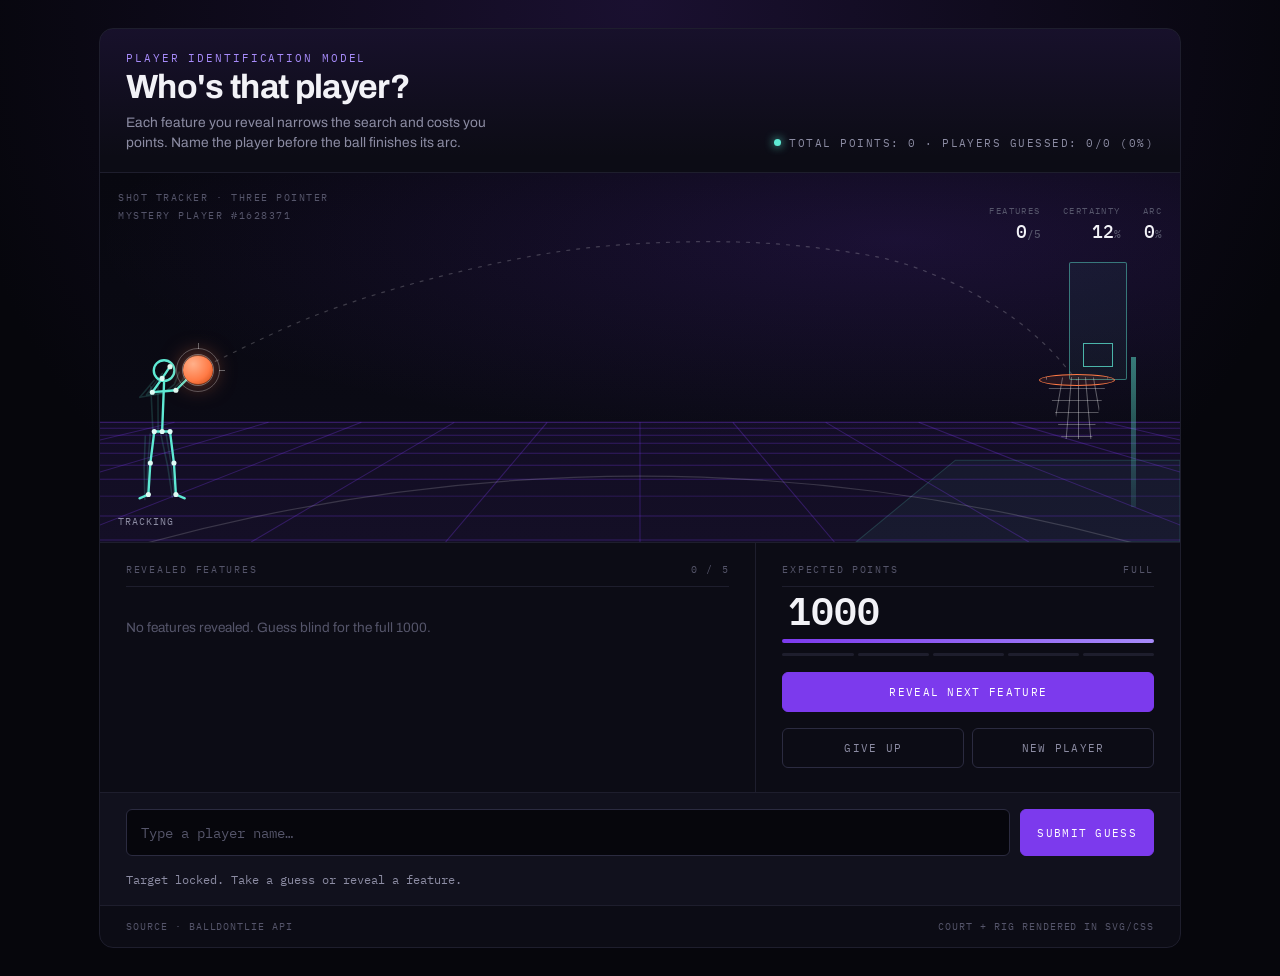
==== index.html @ 3e96f365 "changed API to pythons nba.api" ====
<!DOCTYPE html>
<html lang="en">

<head>
    <meta charset="UTF-8">
    <meta name="viewport" content="width=device-width, initial-scale=1.0">

    <title>Shot Tracker — Guess the NBA Player</title>

    <link rel="preconnect" href="https://fonts.googleapis.com">
    <link rel="preconnect" href="https://fonts.gstatic.com" crossorigin>
    <link
        href="https://fonts.googleapis.com/css2?family=Archivo:wght@500;600;700&family=IBM+Plex+Mono:wght@400;500;600&display=swap"
        rel="stylesheet"
    >

    <link rel="stylesheet" href="style.css">

    <style>
        /* Page-level styling only. Everything inside the
           widget lives in style.css under the .st scope,
           so this block can be deleted when embedding. */
        body {
            margin: 0;
            padding: 28px 18px;
            background: radial-gradient(circle at top, #1a1030, #06060c 60%);
            min-height: 100vh;
        }
    </style>
</head>

<body>

<!-- =========================================================
     SHOT TRACKER WIDGET
     Everything below is self-contained under .st
========================================================== -->

<div class="st" id="shot-tracker">


    <!-- ============ HEADER ============ -->

    <header class="st-head">

        <div>
            <p class="st-kicker">PLAYER IDENTIFICATION MODEL</p>

            <h1 class="st-title">Who's that player?</h1>

            <p class="st-sub">
                Each feature you reveal narrows the search
                and costs you points. Name the player before
                the ball finishes its arc.
            </p>
        </div>

        <div class="st-live">
            <span class="st-led"></span>
            <span id="live-label">CONNECTING</span>
        </div>

    </header>


    <!-- ============ TRACKING VIEWPORT ============ -->

    <section class="st-court" id="court">


        <!-- floor plane + court markings -->

        <svg class="st-grid" viewBox="0 0 1000 370" preserveAspectRatio="none" aria-hidden="true">

            <rect class="floor" x="0" y="250" width="1000" height="120" />

            <!-- painted area under the basket -->
            <path class="key" d="M 700 370 L 1000 370 L 1000 288 L 792 288 Z" />

            <!-- converging depth lines -->
            <g class="depth">
                <line x1="-400" y1="370" x2="69"  y2="250" />
                <line x1="-220" y1="370" x2="156" y2="250" />
                <line x1="-40"  y1="370" x2="242" y2="250" />
                <line x1="140"  y1="370" x2="328" y2="250" />
                <line x1="320"  y1="370" x2="414" y2="250" />
                <line x1="500"  y1="370" x2="500" y2="250" />
                <line x1="680"  y1="370" x2="586" y2="250" />
                <line x1="860"  y1="370" x2="672" y2="250" />
                <line x1="1040" y1="370" x2="758" y2="250" />
                <line x1="1220" y1="370" x2="844" y2="250" />
                <line x1="1400" y1="370" x2="931" y2="250" />
            </g>

            <!-- compressing cross lines -->
            <g class="depth">
                <line x1="0" y1="368" x2="1000" y2="368" />
                <line x1="0" y1="344" x2="1000" y2="344" />
                <line x1="0" y1="324" x2="1000" y2="324" />
                <line x1="0" y1="307" x2="1000" y2="307" />
                <line x1="0" y1="293" x2="1000" y2="293" />
                <line x1="0" y1="281" x2="1000" y2="281" />
                <line x1="0" y1="271" x2="1000" y2="271" />
                <line x1="0" y1="263" x2="1000" y2="263" />
                <line x1="0" y1="256" x2="1000" y2="256" />
            </g>

            <line class="horizon" x1="0" y1="250" x2="1000" y2="250" />

            <!-- three-point line -->
            <path class="arc" d="M 40 372 Q 500 236 960 372" />

        </svg>


        <!-- plotted trajectory, drawn by script.js -->

        <svg class="st-plot" id="plot" preserveAspectRatio="none" aria-hidden="true">
            <path class="projected" id="path-projected" d="" />
            <path class="flown"     id="path-flown"     d="" />
        </svg>


        <!-- ============ MOTION-CAPTURE SHOOTER ============ -->

        <svg class="st-rig-figure" viewBox="0 0 120 170" aria-hidden="true">

            <!-- earlier frames of the same motion -->
            <g class="ghost" transform="translate(-9 4) rotate(-5 54 90)">
                <path d="M54 38 L52 88 M42 48 L66 46 M66 46 L78 38 L84 26" />
                <path d="M42 48 L50 40 L58 32" />
                <path d="M44 88 L40 120 L38 152 M60 88 L64 120 L66 152" />
            </g>

            <g class="ghost" transform="translate(-4 2) rotate(-2.5 54 90)">
                <path d="M54 38 L52 88 M42 48 L66 46 M66 46 L79 35 L86 21" />
                <path d="M42 48 L51 37 L59 27" />
                <path d="M44 88 L40 120 L38 152 M60 88 L64 120 L66 152" />
            </g>

            <!-- live frame -->
            <g class="bone">
                <circle cx="54" cy="26" r="10.5" />
                <path d="M54 37 L52 88" />
                <path d="M42 48 L66 46" />
                <path d="M66 46 L80 32 L88 16" />
                <path d="M42 48 L52 34 L60 22" />
                <path d="M44 88 L60 88" />
                <path d="M44 88 L40 120 L38 152 L29 156" />
                <path d="M60 88 L64 120 L66 152 L75 156" />
            </g>

            <g class="joint">
                <circle cx="42" cy="48" r="2.6" />
                <circle cx="66" cy="46" r="2.6" />
                <circle cx="80" cy="32" r="2.6" />
                <circle cx="88" cy="16" r="2.6" />
                <circle cx="52" cy="34" r="2.6" />
                <circle cx="60" cy="22" r="2.6" />
                <circle cx="52" cy="88" r="2.6" />
                <circle cx="44" cy="88" r="2.6" />
                <circle cx="60" cy="88" r="2.6" />
                <circle cx="40" cy="120" r="2.6" />
                <circle cx="64" cy="120" r="2.6" />
                <circle cx="38" cy="152" r="2.6" />
                <circle cx="66" cy="152" r="2.6" />
            </g>

        </svg>


        <!-- ============ TRACKED OBJECT ============ -->

        <div class="st-ball" id="basketball">
            <span class="reticle"></span>
        </div>


        <!-- ============ HOOP ============ -->

        <div class="st-hoop">

            <div class="st-backboard">
                <div class="st-backboard-square"></div>
            </div>

            <div class="st-rim" id="rim"></div>

            <div class="st-net">
                <span></span>
                <span></span>
                <span></span>
                <span></span>
                <span></span>
            </div>

            <div class="st-pole"></div>

        </div>


        <!-- ============ HUD ============ -->

        <div class="st-hud st-hud-tl">
            <div>SHOT TRACKER · THREE POINTER</div>
            <div>MYSTERY PLAYER <span id="track-id">—</span></div>
        </div>

        <div class="st-hud st-hud-tr">

            <dl class="st-readout">
                <dt>FEATURES</dt>
                <dd><span id="feature-count">0</span><small>/5</small></dd>
            </dl>

            <dl class="st-readout">
                <dt>CERTAINTY</dt>
                <dd><span id="certainty">12</span><small>%</small></dd>
            </dl>

            <dl class="st-readout">
                <dt>ARC</dt>
                <dd><span id="arc-pct">0</span><small>%</small></dd>
            </dl>

        </div>

        <div class="st-hud st-hud-bl" id="phase">
            AWAITING DATA
        </div>

    </section>


    <!-- ============ FEATURES + CONTROLS ============ -->

    <div class="st-body">


        <section class="st-features">

            <div class="st-panel-label">
                <span>REVEALED FEATURES</span>
                <span id="features-meta">—</span>
            </div>

            <div id="clues">
                <p class="st-empty">
                    Pulling the player pool from the
                    BALLDONTLIE API.
                </p>
            </div>

        </section>


        <section class="st-controls">

            <div>
                <div class="st-panel-label">
                    <span>EXPECTED POINTS</span>
                    <span id="decay">FULL</span>
                </div>

                <div class="st-meter-value">
                    <span id="score" style="font-size: 2.4rem; color: inherit; letter-spacing: 0;">1000</span>
                </div>

                <div class="st-bar"><i id="score-bar"></i></div>

                <div class="st-ticks">
                    <i></i><i></i><i></i><i></i><i></i>
                </div>
            </div>


            <button id="clue-button" class="st-reveal-btn" disabled>
                REVEAL NEXT FEATURE
            </button>


            <div class="st-minor">
                <button id="give-up-button" class="st-ghost" disabled>
                    GIVE UP
                </button>

                <button id="new-game-button" class="st-ghost" disabled>
                    NEW PLAYER
                </button>
            </div>

        </section>

    </div>


    <!-- ============ GUESS ============ -->

    <div class="st-guess">

        <div class="st-field">

            <input
                id="guess-input"
                type="text"
                placeholder="Type a player name…"
                autocomplete="off"
                disabled
            >

            <div id="suggestions" class="st-suggestions"></div>

        </div>

        <button id="guess-button" disabled>SUBMIT GUESS</button>

    </div>

    <p class="st-status" id="message">Connecting to NBA API…</p>


    <!-- ============ FOOTER ============ -->

    <footer class="st-foot">
        <span>SOURCE · BALLDONTLIE API</span>
        <span>COURT + RIG RENDERED IN SVG/CSS</span>
    </footer>


</div>

<script src="script.js"></script>

</body>

</html>
---- style.css ----
/* =====================================================
   GUESS THE NBA PLAYER — SHOT TRACKER
   Visual language: sports-tracking telemetry.

   Every selector is prefixed .st- so this file can be
   dropped into the portfolio without colliding with
   existing site CSS.
===================================================== */

.st {
    /* base surfaces */
    --st-void:        #06060c;
    --st-panel:       #0c0c15;
    --st-panel-2:     #11111d;
    --st-line:        #1e1e2d;
    --st-line-bright: #2b2b40;

    /* portfolio violet */
    --st-violet:      #7c3aed;
    --st-violet-lit:  #a78bfa;

    /* tracking colors */
    --st-track:       #ff7a45;   /* the ball + its path */
    --st-rig:         #5eead4;   /* motion-capture teal */

    /* type */
    --st-ink:         #f2f2f7;
    --st-ink-dim:     #8c8ca3;
    --st-ink-faint:   #55556a;

    --st-mono: "IBM Plex Mono", ui-monospace, "SF Mono", Menlo, monospace;
    --st-sans: "Archivo", system-ui, -apple-system, "Segoe UI", sans-serif;
}


/* =====================================================
   SHELL
===================================================== */

.st {
    font-family: var(--st-sans);
    color: var(--st-ink);
    background: var(--st-panel);
    border: 1px solid var(--st-line);
    border-radius: 14px;
    overflow: hidden;
    max-width: 1080px;
    margin: 0 auto;
    text-align: left;
}

.st *,
.st *::before,
.st *::after {
    box-sizing: border-box;
}


/* =====================================================
   HEADER
===================================================== */

.st-head {
    display: flex;
    align-items: flex-end;
    justify-content: space-between;
    gap: 24px;
    padding: 22px 26px 18px;
    border-bottom: 1px solid var(--st-line);
    background:
        linear-gradient(180deg, rgba(124, 58, 237, 0.10), transparent 90%);
}

.st-kicker {
    font-family: var(--st-mono);
    font-size: 0.66rem;
    letter-spacing: 0.18em;
    color: var(--st-violet-lit);
    margin: 0 0 6px;
}

.st-title {
    font-size: clamp(1.5rem, 3.4vw, 2.1rem);
    font-weight: 700;
    letter-spacing: -0.02em;
    margin: 0;
    line-height: 1;
}

.st-sub {
    margin: 8px 0 0;
    max-width: 46ch;
    color: var(--st-ink-dim);
    font-size: 0.86rem;
    line-height: 1.5;
}


/* live status pill */

.st-live {
    display: flex;
    align-items: center;
    gap: 8px;
    font-family: var(--st-mono);
    font-size: 0.66rem;
    letter-spacing: 0.14em;
    color: var(--st-ink-dim);
    white-space: nowrap;
    padding-bottom: 4px;
}

.st-led {
    width: 7px;
    height: 7px;
    border-radius: 50%;
    background: var(--st-ink-faint);
    box-shadow: 0 0 0 3px rgba(255, 255, 255, 0.04);
}

.st.is-ready  .st-led { background: var(--st-rig);    box-shadow: 0 0 10px var(--st-rig); }
.st.is-made   .st-led { background: var(--st-rig);    box-shadow: 0 0 10px var(--st-rig); }
.st.is-missed .st-led { background: var(--st-track);  box-shadow: 0 0 10px var(--st-track); }


/* =====================================================
   VIEWPORT (the court)
===================================================== */

.st-court {
    position: relative;
    height: 370px;
    overflow: hidden;
    background:
        radial-gradient(120% 90% at 74% 18%, rgba(124, 58, 237, 0.16), transparent 62%),
        linear-gradient(180deg, #080810, #0a0a14 62%, #0c0c17);
    border-bottom: 1px solid var(--st-line);
    cursor: crosshair;
}


/* perspective floor + court markings */

.st-grid {
    position: absolute;
    inset: 0;
    width: 100%;
    height: 100%;
}

.st-grid .depth   { stroke: rgba(124, 58, 237, 0.30); stroke-width: 1; fill: none; }
.st-grid .lane    { stroke: rgba(94, 234, 212, 0.22); stroke-width: 1; fill: none; }
.st-grid .arc     { stroke: rgba(255, 255, 255, 0.16); stroke-width: 1.2; fill: none; }
.st-grid .floor   { fill: rgba(124, 58, 237, 0.07); stroke: none; }
.st-grid .key     { fill: rgba(94, 234, 212, 0.05); stroke: rgba(94, 234, 212, 0.18); stroke-width: 1; }
.st-grid .horizon { stroke: rgba(124, 58, 237, 0.45); stroke-width: 1; }


/* plotted trajectory */

.st-plot {
    position: absolute;
    inset: 0;
    width: 100%;
    height: 100%;
    z-index: 4;
    pointer-events: none;
}

.st-plot .projected {
    fill: none;
    stroke: rgba(255, 255, 255, 0.20);
    stroke-width: 1.2;
    stroke-dasharray: 3 7;
    stroke-linecap: round;
}

.st-plot .flown {
    fill: none;
    stroke: var(--st-track);
    stroke-width: 2;
    stroke-linecap: round;
    filter: drop-shadow(0 0 6px rgba(255, 122, 69, 0.5));
    transition: stroke-dashoffset 0.45s ease-out;
}


/* sampled positions left behind by the ball */

.st-sample {
    position: absolute;
    width: 12px;
    height: 12px;
    margin: 0 0 -6px -6px;
    border-radius: 50%;
    background: var(--st-track);
    transform: translate(22px, -22px);
    z-index: 5;
    animation: st-drop 0.4s ease-out both;
}

@keyframes st-drop {
    from { opacity: 0; scale: 2.2; }
    to   { opacity: 0.85; scale: 1; }
}


/* =====================================================
   MOTION-CAPTURE SHOOTER
===================================================== */

.st-rig-figure {
    position: absolute;
    left: 1%;
    bottom: 30px;
    width: 118px;
    z-index: 3;
    pointer-events: none;
}

.st-rig-figure .bone {
    stroke: var(--st-rig);
    stroke-width: 2.4;
    stroke-linecap: round;
    fill: none;
}

.st-rig-figure .joint {
    fill: #dffcf5;
}

.st-rig-figure .ghost {
    stroke: var(--st-rig);
    stroke-width: 1.6;
    stroke-linecap: round;
    fill: none;
    opacity: 0.16;
}


/* =====================================================
   THE BALL (tracked object)
===================================================== */

.st-ball {
    position: absolute;
    left: 7%;
    bottom: 150px;
    width: 44px;
    height: 44px;
    z-index: 20;

    /* JS writes left / bottom / transform; the
       transition turns those writes into motion. */
    transition:
        left 0.4s linear,
        bottom 0.4s linear,
        transform 0.4s linear;
}

.st-ball::before {
    content: "";
    position: absolute;
    inset: 7px;
    border-radius: 50%;
    background:
        radial-gradient(circle at 34% 30%, #ffb08a, var(--st-track) 58%, #c2410c);
    box-shadow:
        0 0 0 1px rgba(255, 255, 255, 0.35),
        0 0 22px rgba(255, 122, 69, 0.55);
}

/* seam, so the rotation JS already applies reads as spin */
.st-ball::after {
    content: "";
    position: absolute;
    inset: 7px;
    border-radius: 50%;
    border-top: 1.5px solid rgba(0, 0, 0, 0.45);
    border-bottom: 1.5px solid rgba(0, 0, 0, 0.45);
}

/* tracking reticle around the live object */
.st-ball .reticle {
    position: absolute;
    inset: 0;
    border: 1px solid rgba(255, 255, 255, 0.28);
    border-radius: 50%;
}

.st-ball .reticle::before,
.st-ball .reticle::after {
    content: "";
    position: absolute;
    background: rgba(255, 255, 255, 0.35);
}

.st-ball .reticle::before {
    left: 50%;
    top: -6px;
    width: 1px;
    height: 6px;
}

.st-ball .reticle::after {
    top: 50%;
    right: -6px;
    height: 1px;
    width: 6px;
}


/* rejected guess: the tracker loses lock */

.st-ball.shake {
    animation: st-shake 0.45s;
}

@keyframes st-shake {
    0%   { margin-left: 0; }
    20%  { margin-left: -13px; }
    40%  { margin-left: 13px; }
    60%  { margin-left: -9px; }
    80%  { margin-left: 9px; }
    100% { margin-left: 0; }
}


/* continuous airball path (kept from the original) */

.st-ball.airball {
    transition: none;
    animation: st-airball 1.6s linear forwards;
}

@keyframes st-airball {
    0%   { left: 69%; bottom: 265px; transform: rotate(750deg); }
    25%  { left: 74%; bottom: 235px; transform: rotate(850deg); }
    50%  { left: 77%; bottom: 185px; transform: rotate(1000deg); }
    75%  { left: 79%; bottom: 110px; transform: rotate(1150deg); }
    100% { left: 80%; bottom: 35px;  transform: rotate(1300deg); }
}


/* =====================================================
   HOOP — drawn as a target, not a photograph
===================================================== */

.st-hoop {
    position: absolute;
    right: 4%;
    bottom: 35px;
    width: 180px;
    height: 250px;
    z-index: 10;
}

.st-backboard {
    position: absolute;
    right: 10px;
    top: 5px;
    width: 58px;
    height: 118px;
    background: rgba(94, 234, 212, 0.05);
    border: 1px solid rgba(94, 234, 212, 0.45);
    border-radius: 2px;
}

.st-backboard-square {
    position: absolute;
    left: 50%;
    bottom: 12px;
    width: 30px;
    height: 24px;
    margin-left: -15px;
    border: 1px solid rgba(94, 234, 212, 0.75);
}

.st-rim {
    position: absolute;
    width: 76px;
    height: 12px;
    right: 22px;
    top: 117px;
    border: 1.6px solid var(--st-track);
    border-radius: 50%;
    background: rgba(255, 122, 69, 0.10);
    z-index: 8;
}

.st-net {
    position: absolute;
    width: 62px;
    height: 62px;
    right: 29px;
    top: 120px;
    border-left: 1px dashed rgba(255, 255, 255, 0.40);
    border-right: 1px dashed rgba(255, 255, 255, 0.40);
    clip-path: polygon(0 0, 100% 0, 74% 100%, 26% 100%);
    z-index: 6;
}

.st-net::before {
    content: "";
    position: absolute;
    inset: 0;
    background:
        repeating-linear-gradient(
            to bottom,
            transparent 0,
            transparent 11px,
            rgba(255, 255, 255, 0.30) 11px,
            rgba(255, 255, 255, 0.30) 12px
        );
}

.st-net span {
    position: absolute;
    top: 0;
    width: 1px;
    height: 70px;
    background: rgba(255, 255, 255, 0.35);
}

.st-net span:nth-child(1) { left: 9px;  transform: rotate(10deg); }
.st-net span:nth-child(2) { left: 21px; transform: rotate(5deg); }
.st-net span:nth-child(3) { left: 31px; }
.st-net span:nth-child(4) { left: 41px; transform: rotate(-5deg); }
.st-net span:nth-child(5) { left: 52px; transform: rotate(-10deg); }

.st-pole {
    position: absolute;
    right: 0.5px;
    top: 100px;
    width: 5px;
    height: 150px;
    background: linear-gradient(180deg, rgba(94, 234, 212, 0.5), rgba(94, 234, 212, 0.12));
}

/* rim flashes on a make, flares on a miss */
.st.is-made   .st-rim { box-shadow: 0 0 26px rgba(94, 234, 212, 0.85); border-color: var(--st-rig); }
.st.is-missed .st-backboard { box-shadow: 0 0 26px rgba(255, 122, 69, 0.55); border-color: var(--st-track); }


/* =====================================================
   HUD OVERLAYS
===================================================== */

.st-hud {
    position: absolute;
    z-index: 15;
    font-family: var(--st-mono);
    pointer-events: none;
}

.st-hud-tl {
    left: 18px;
    top: 16px;
    font-size: 0.6rem;
    letter-spacing: 0.16em;
    color: var(--st-ink-faint);
    line-height: 1.9;
}

.st-hud-tr {
    right: 18px;
    top: 16px;
    display: flex;
    gap: 22px;
}

.st-readout {
    text-align: right;
}

.st-readout dt {
    font-size: 0.56rem;
    letter-spacing: 0.16em;
    color: var(--st-ink-faint);
    margin: 0 0 3px;
}

.st-readout dd {
    margin: 0;
    font-size: 1.15rem;
    font-weight: 500;
    font-variant-numeric: tabular-nums;
    color: var(--st-ink);
}

.st-readout dd small {
    font-size: 0.68rem;
    color: var(--st-ink-faint);
}

.st-hud-bl {
    left: 18px;
    bottom: 14px;
    font-size: 0.62rem;
    letter-spacing: 0.1em;
    color: var(--st-ink-dim);
}


/* =====================================================
   BODY: features + controls
===================================================== */

.st-body {
    display: grid;
    grid-template-columns: 1.55fr 1fr;
    gap: 0;
}

.st-features {
    padding: 20px 26px 24px;
    border-right: 1px solid var(--st-line);
    min-height: 236px;
}

.st-panel-label {
    display: flex;
    justify-content: space-between;
    align-items: baseline;
    font-family: var(--st-mono);
    font-size: 0.6rem;
    letter-spacing: 0.18em;
    color: var(--st-ink-faint);
    padding-bottom: 10px;
    margin-bottom: 4px;
    border-bottom: 1px solid var(--st-line);
}


/* one revealed clue = one row of a feature table */

.st-feature {
    display: grid;
    grid-template-columns: 34px 1fr auto;
    align-items: baseline;
    gap: 12px;
    padding: 11px 0;
    border-bottom: 1px solid var(--st-line);
    animation: st-reveal 0.4s ease-out both;
}

@keyframes st-reveal {
    from { opacity: 0; transform: translateX(-8px); }
    to   { opacity: 1; transform: none; }
}

.st-feature .idx {
    font-family: var(--st-mono);
    font-size: 0.62rem;
    color: var(--st-violet-lit);
}

.st-feature .key {
    font-family: var(--st-mono);
    font-size: 0.66rem;
    letter-spacing: 0.12em;
    color: var(--st-ink-faint);
}

.st-feature .val {
    font-size: 1rem;
    font-weight: 600;
    text-align: right;
}

.st-empty {
    color: var(--st-ink-faint);
    font-size: 0.85rem;
    padding: 26px 0;
    margin: 0;
    line-height: 1.6;
}


/* right column */

.st-controls {
    padding: 20px 26px 24px;
    display: flex;
    flex-direction: column;
    gap: 16px;
}

.st-meter-value {
    font-family: var(--st-mono);
    font-size: 2.4rem;
    font-weight: 600;
    font-variant-numeric: tabular-nums;
    line-height: 1;
    margin: 2px 0 10px;
}

.st-meter-value span {
    font-size: 0.7rem;
    color: var(--st-ink-faint);
    letter-spacing: 0.1em;
    margin-left: 6px;
}

.st-bar {
    height: 4px;
    background: var(--st-line);
    border-radius: 2px;
    overflow: hidden;
}

.st-bar i {
    display: block;
    height: 100%;
    width: 100%;
    background: linear-gradient(90deg, var(--st-violet), var(--st-violet-lit));
    transition: width 0.45s ease-out;
}

.st-ticks {
    display: flex;
    gap: 4px;
    margin-top: 10px;
}

.st-ticks i {
    flex: 1;
    height: 3px;
    background: var(--st-line);
    border-radius: 2px;
    transition: background 0.3s;
}

.st-ticks i.on {
    background: var(--st-track);
}


/* =====================================================
   BUTTONS
===================================================== */

.st button {
    font-family: var(--st-mono);
    font-size: 0.68rem;
    letter-spacing: 0.12em;
    border: 1px solid var(--st-violet);
    border-radius: 6px;
    padding: 12px 16px;
    background: var(--st-violet);
    color: white;
    cursor: pointer;
    transition: background 0.18s, border-color 0.18s, opacity 0.18s;
}

.st button:hover:not(:disabled) {
    background: #8b5cf6;
}

.st button:focus-visible {
    outline: 2px solid var(--st-rig);
    outline-offset: 2px;
}

.st button:disabled {
    opacity: 0.3;
    cursor: not-allowed;
}

.st .st-ghost {
    background: transparent;
    color: var(--st-ink-dim);
    border-color: var(--st-line-bright);
}

.st .st-ghost:hover:not(:disabled) {
    background: var(--st-panel-2);
    border-color: var(--st-violet);
    color: var(--st-ink);
}

.st-reveal-btn {
    width: 100%;
    margin-top: auto;
}

.st-minor {
    display: grid;
    grid-template-columns: 1fr 1fr;
    gap: 8px;
}


/* =====================================================
   GUESS BAR
===================================================== */

.st-guess {
    display: flex;
    align-items: stretch;
    gap: 10px;
    padding: 16px 26px;
    border-top: 1px solid var(--st-line);
    background: var(--st-panel-2);
}

.st-field {
    position: relative;
    flex: 1;
}

.st-field input {
    width: 100%;
    height: 100%;
    padding: 13px 14px;
    font-family: var(--st-mono);
    font-size: 0.9rem;
    color: var(--st-ink);
    background: var(--st-void);
    border: 1px solid var(--st-line-bright);
    border-radius: 6px;
    outline: none;
}

.st-field input::placeholder {
    color: var(--st-ink-faint);
}

.st-field input:focus {
    border-color: var(--st-violet);
}

.st-status {
    font-family: var(--st-mono);
    font-size: 0.72rem;
    color: var(--st-ink-dim);
    padding: 0 26px 18px;
    margin: 0;
    min-height: 20px;
    background: var(--st-panel-2);
}

.st.is-made   .st-status { color: var(--st-rig); }
.st.is-missed .st-status { color: var(--st-track); }


/* autocomplete */

.st-suggestions {
    position: absolute;
    left: 0;
    right: 0;
    bottom: calc(100% + 6px);
    max-height: 230px;
    overflow-y: auto;
    background: #12121e;
    border: 1px solid var(--st-line-bright);
    border-radius: 6px;
    box-shadow: 0 18px 40px rgba(0, 0, 0, 0.6);
    z-index: 100;
}

.st-suggestions:empty {
    display: none;
}

.suggestion {
    padding: 10px 14px;
    font-size: 0.88rem;
    cursor: pointer;
    border-bottom: 1px solid var(--st-line);
}

.suggestion:last-child {
    border-bottom: none;
}

.suggestion:hover,
.suggestion.selected {
    background: var(--st-violet);
}


/* =====================================================
   FOOTER
===================================================== */

.st-foot {
    display: flex;
    justify-content: space-between;
    gap: 16px;
    padding: 14px 26px;
    border-top: 1px solid var(--st-line);
    font-family: var(--st-mono);
    font-size: 0.6rem;
    letter-spacing: 0.1em;
    color: var(--st-ink-faint);
}


/* =====================================================
   RESPONSIVE
===================================================== */

@media (max-width: 780px) {

    .st-head {
        flex-direction: column;
        align-items: flex-start;
        gap: 12px;
    }

    .st-court {
        height: 300px;
    }

    .st-hoop {
        transform: scale(0.74);
        transform-origin: right bottom;
    }

    .st-rig-figure {
        width: 88px;
    }

    /* the arc crowds the corner on narrow screens */
    .st-hud-tl {
        display: none;
    }

    .st-hud-tr {
        gap: 14px;
    }

    .st-readout dd {
        font-size: 0.95rem;
    }

    .st-body {
        grid-template-columns: 1fr;
    }

    .st-features {
        border-right: none;
        border-bottom: 1px solid var(--st-line);
        min-height: 0;
    }

    .st-guess {
        flex-direction: column;
    }
}


/* =====================================================
   MOTION PREFERENCES
===================================================== */

@media (prefers-reduced-motion: reduce) {

    .st-ball,
    .st-bar i,
    .st-plot .flown {
        transition: none;
    }

    .st-ball.airball,
    .st-ball.shake,
    .st-feature,
    .st-sample {
        animation: none;
    }
}
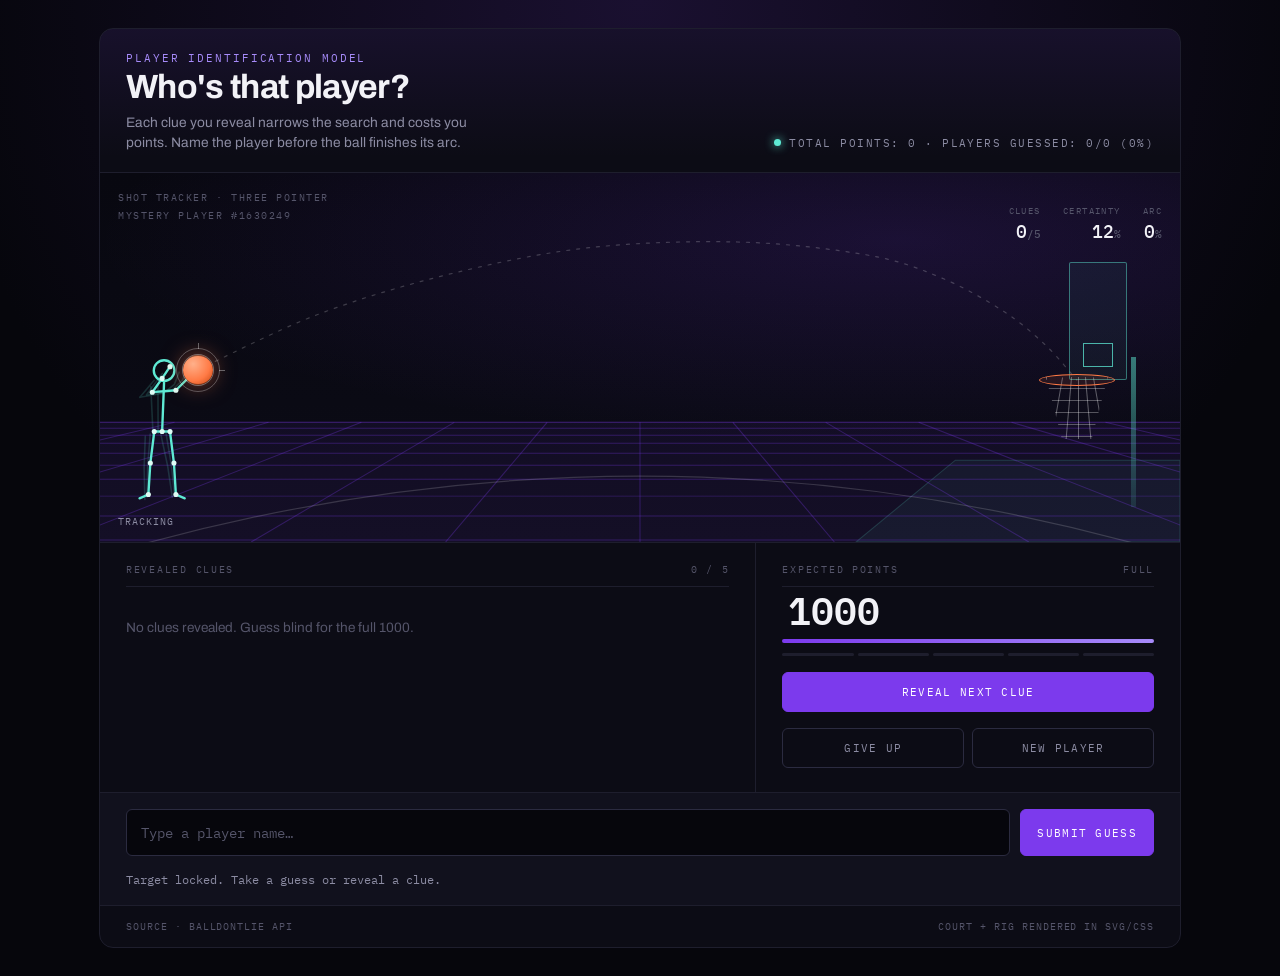
==== commit aa9ae7d9: "undated "clue" for "feature"" ====
--- a/index.html
+++ b/index.html
@@ -49,7 +49,7 @@
             <h1 class="st-title">Who's that player?</h1>
 
             <p class="st-sub">
-                Each feature you reveal narrows the search
+                Each clue you reveal narrows the search
                 and costs you points. Name the player before
                 the ball finishes its arc.
             </p>
@@ -209,7 +209,7 @@
         <div class="st-hud st-hud-tr">
 
             <dl class="st-readout">
-                <dt>FEATURES</dt>
+                <dt>CLUES</dt>
                 <dd><span id="feature-count">0</span><small>/5</small></dd>
             </dl>
 
@@ -240,7 +240,7 @@
         <section class="st-features">
 
             <div class="st-panel-label">
-                <span>REVEALED FEATURES</span>
+                <span>REVEALED CLUES</span>
                 <span id="features-meta">—</span>
             </div>
 
@@ -275,7 +275,7 @@
 
 
             <button id="clue-button" class="st-reveal-btn" disabled>
-                REVEAL NEXT FEATURE
+                REVEAL NEXT CLUE
             </button>
 
 
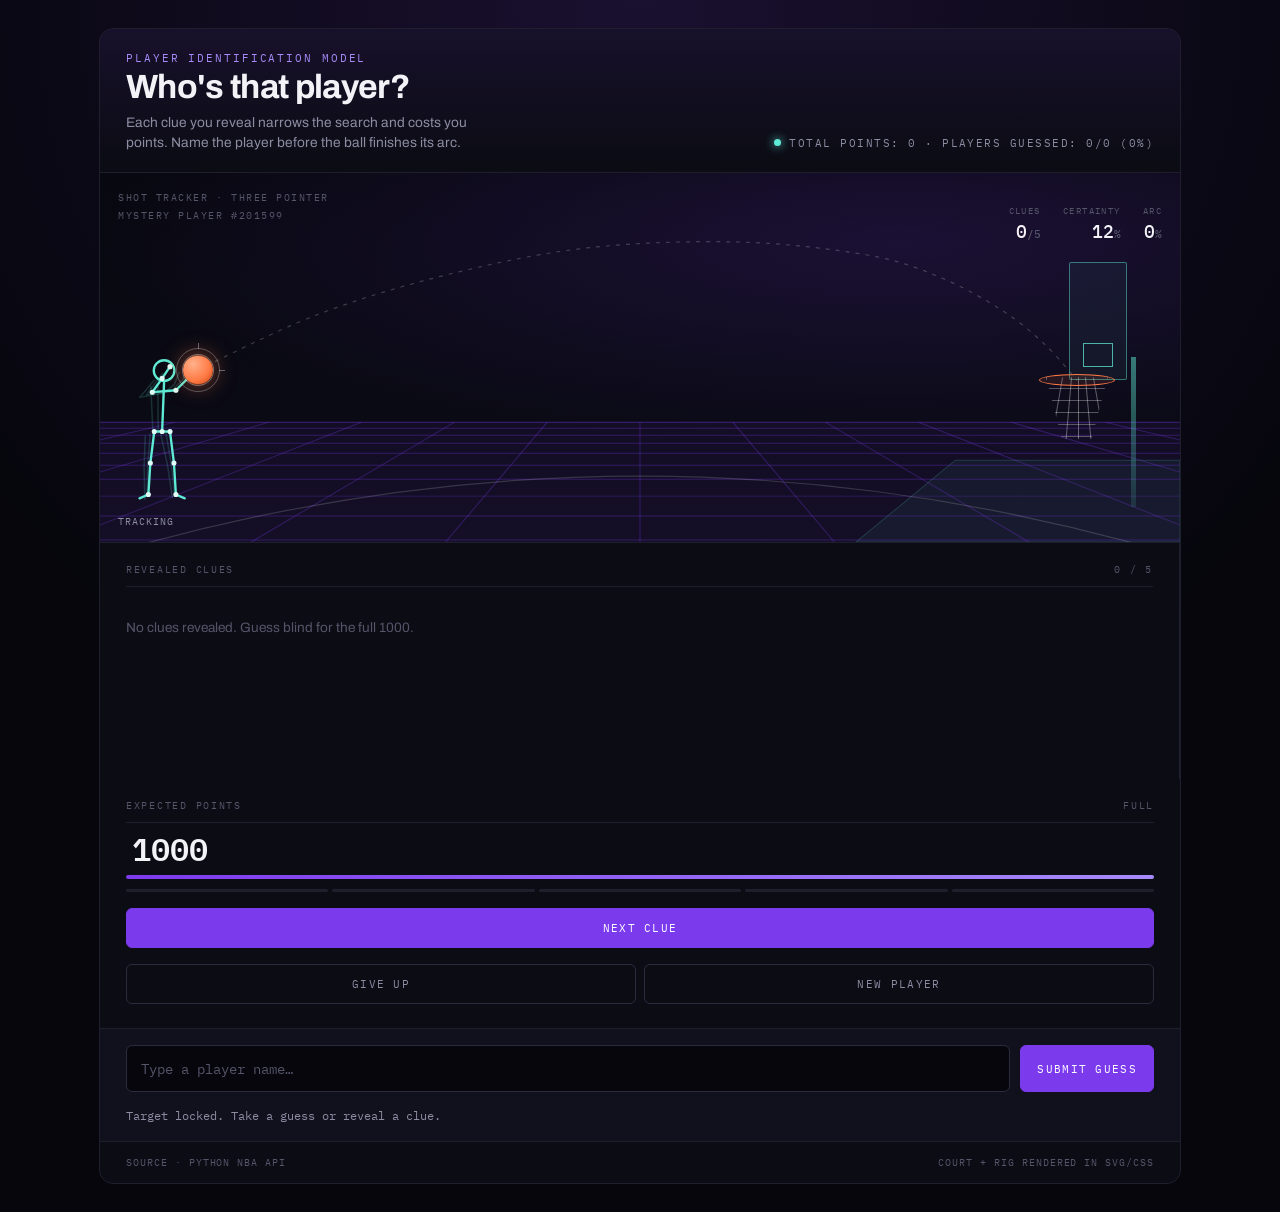
==== commit 7a167b58: "sourced api" ====
--- a/index.html
+++ b/index.html
@@ -64,6 +64,10 @@
 
 
     <!-- ============ TRACKING VIEWPORT ============ -->
+
+    <!-- ============ STAGE: court (left) + side panel (right) ============ -->
+
+    <div class="st-stage">
 
     <section class="st-court" id="court">
 
@@ -232,9 +236,13 @@
     </section>
 
 
-    <!-- ============ FEATURES + CONTROLS ============ -->
-
-    <div class="st-body">
+    <!-- ============ SIDE PANEL ============ -->
+
+    <aside class="st-side">
+
+
+        <!-- ============ FEATURES + CONTROLS ============ -->
+
 
 
         <section class="st-features">
@@ -247,7 +255,7 @@
             <div id="clues">
                 <p class="st-empty">
                     Pulling the player pool from the
-                    BALLDONTLIE API.
+                    PYTHON NBA API.
                 </p>
             </div>
 
@@ -263,7 +271,7 @@
                 </div>
 
                 <div class="st-meter-value">
-                    <span id="score" style="font-size: 2.4rem; color: inherit; letter-spacing: 0;">1000</span>
+                    <span id="score" style="font-size: 2rem; color: inherit; letter-spacing: 0;">1000</span>
                 </div>
 
                 <div class="st-bar"><i id="score-bar"></i></div>
@@ -275,7 +283,7 @@
 
 
             <button id="clue-button" class="st-reveal-btn" disabled>
-                REVEAL NEXT CLUE
+                NEXT CLUE
             </button>
 
 
@@ -290,9 +298,6 @@
             </div>
 
         </section>
-
-    </div>
-
 
     <!-- ============ GUESS ============ -->
 
@@ -318,11 +323,15 @@
 
     <p class="st-status" id="message">Connecting to NBA API…</p>
 
+    </aside>
+
+    </div><!-- /.st-stage -->
+
 
     <!-- ============ FOOTER ============ -->
 
     <footer class="st-foot">
-        <span>SOURCE · BALLDONTLIE API</span>
+        <span>SOURCE · PYTHON NBA API</span>
         <span>COURT + RIG RENDERED IN SVG/CSS</span>
     </footer>
 
